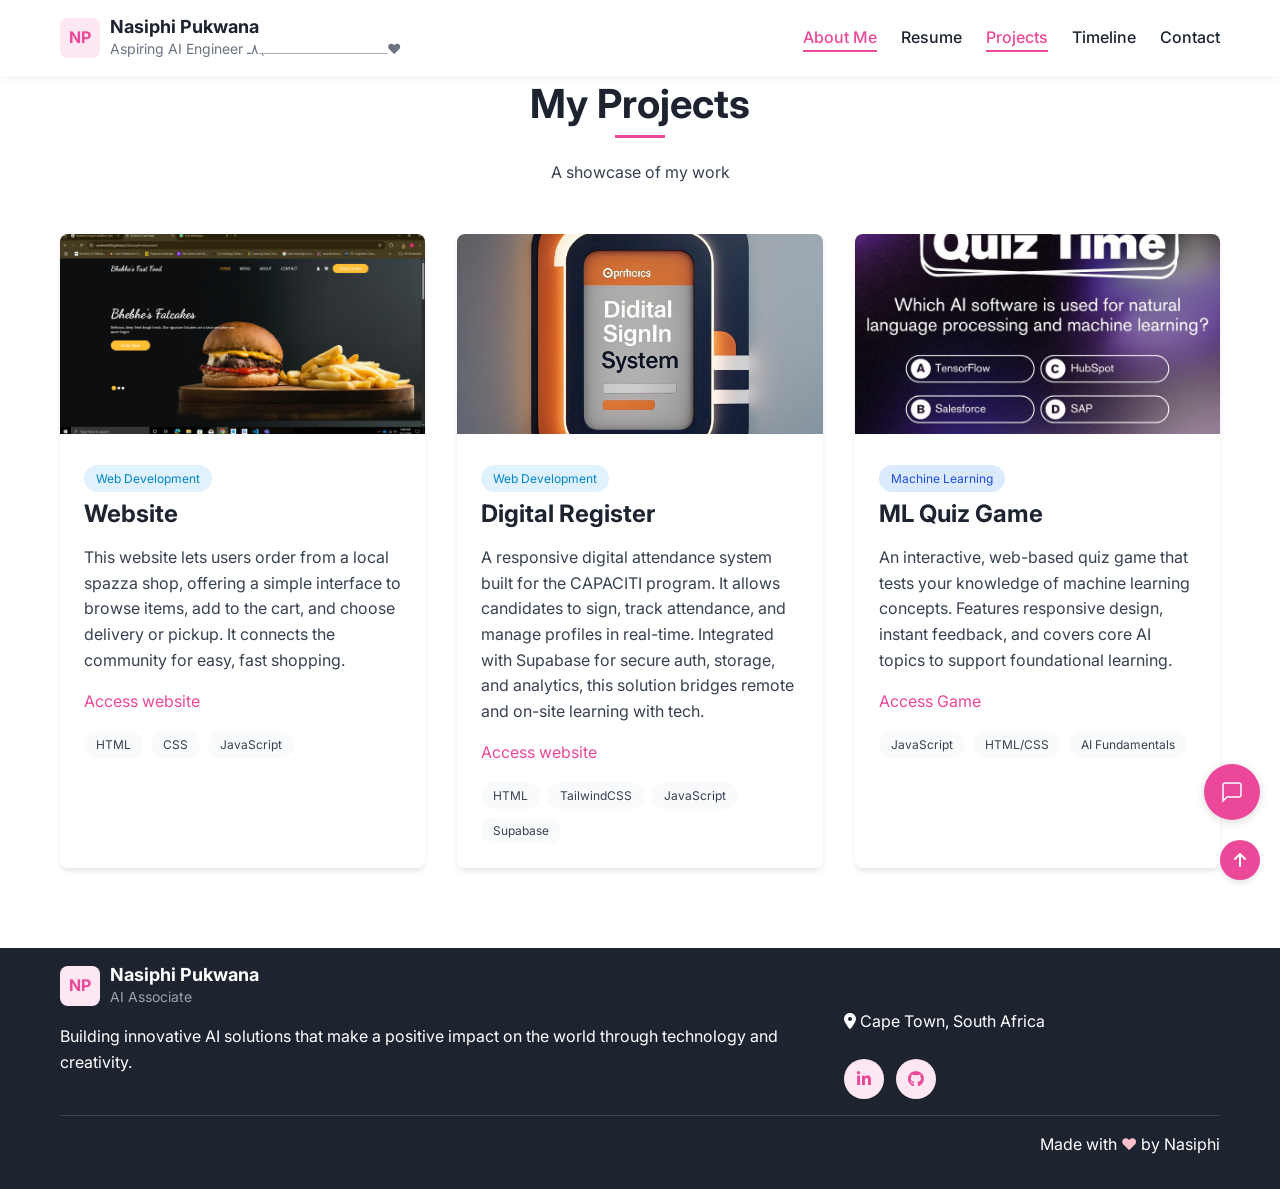
==== projects.html @ fc85f277 "Initial commit - OnlinePortfolio" ====
<!DOCTYPE html>
<html lang="en">
<head>
  <meta charset="UTF-8">
  <meta name="viewport" content="width=device-width, initial-scale=1.0">
  <title>Projects | Nasiphi Pukwana | AI Associate</title>
  <meta name="description" content="Explore Nasiphi Pukwana's AI and machine learning projects and innovative solutions">
  
  <!-- Open Graph Tags -->
  <meta property="og:title" content="Projects | Nasiphi Pukwana | AI Associate">
  <meta property="og:description" content="Explore Nasiphi Pukwana's AI and machine learning projects and innovative solutions">
  <meta property="og:image" content="https://images.unsplash.com/photo-1573497019940-1c28c88b4f3e">
  <meta property="og:url" content="https://nasiphipukwana.com/projects">
  

  <link rel="icon" href="/images/Favcon.png" type="image/png" />
  <link rel="stylesheet" href="/styles.css">
  <link rel="stylesheet" href="/chatbot.css">
  
  <!-- Font Awesome -->
  <link rel="stylesheet" href="https://cdnjs.cloudflare.com/ajax/libs/font-awesome/6.1.1/css/all.min.css">
  
  <!-- Google Fonts -->
  <link rel="preconnect" href="https://fonts.googleapis.com">
  <link rel="preconnect" href="https://fonts.gstatic.com" crossorigin>
  <link href="https://fonts.googleapis.com/css2?family=Inter:wght@300;400;500;600;700&display=swap" rel="stylesheet">
</head>
<body>
  <!-- Header -->
  <header>
    <div class="container">
      <nav class="navbar">
        <div class="logo">
          <div class="logo-icon">NP</div>
          <div class="logo-text">
            <h1>Nasiphi Pukwana</h1>
            <p>Aspiring AI Engineer  <span>ـــــــــــــــﮩ٨ـ❤️️</span></p>
          </div>
        </div>
        
        <ul class="nav-menu">
          <li><a href="index.html" class="active">About Me</a></li>
          <li><a href="resume.html">Resume</a></li>
          <li><a href="projects.html">Projects</a></li>
          <li><a href="timeline.html">Timeline</a></li>
          <li><a href="contact.html">Contact</a></li>
        </ul>
        
        <button class="mobile-menu-btn">
          <i class="fas fa-bars"></i>
        </button>
      </nav>
    </div>
  </header>

  <!-- Projects Section -->
  <section class="projects">
    <div class="container">
      <div class="text-center">
        <h1 class="section-title">My Projects</h1>
        <p>A showcase of my work</p>
      </div>
      
      <div class="projects-grid">
        
        <!-- Project 2 -->
        <div class="project-card reveal">
          <img src="/images/Screenshot (2).png" 
               alt="Computer Vision Project" 
               class="project-image">
          <div class="project-content">
            <div class="project-category" style="background-color: #E0F2FE; color: #0284C7;">
              Web Development
            </div>
            <h3>Website</h3>
            <p>
            This website lets users order from a local spazza shop, offering a 
            simple interface to browse items, add to the cart, and choose delivery 
            or pickup. It connects the community for easy, fast shopping.
            </p>
             <a href="https://sambest360.github.io/StartupDevelopment/">Access website</a>
            <div class="project-tags">
              <span class="project-tag">HTML</span>
              <span class="project-tag">CSS</span>
              <span class="project-tag">JavaScript</span>
            </div>
          </div>
        </div>

          <!-- Project 3 -->

         <div class="project-card reveal">
          <img src="/images/Register.jpeg" 
               alt="Computer Vision Project" 
               class="project-image">
          <div class="project-content">
            <div class="project-category" style="background-color: #E0F2FE; color: #0284C7;">
              Web Development
            </div>
            <h3>Digital Register</h3>
            <p>A responsive digital attendance system built for the CAPACITI program. 
              It allows candidates to sign, track attendance, and manage profiles in real-time. 
              Integrated with Supabase for secure auth, storage, and analytics,
               this solution bridges remote and on-site learning with tech.
            </p>
             <a href="https://cnrngmyt.manus.space/Login-page">Access website</a>
            <div class="project-tags">
              <span class="project-tag">HTML</span>
              <span class="project-tag">TailwindCSS</span>
              <span class="project-tag">JavaScript</span>
               <span class="project-tag">Supabase</span>
            </div>
          </div>
        </div>
        
        <!-- Project 4-->
        <div class="project-card reveal">
  <img src="/images/game.jpg" 
       alt="Machine Learning Quiz Game" 
       class="project-image">
  <div class="project-content">
    <div class="project-category" style="background-color: #DBEAFE; color: #1D4ED8;">
      Machine Learning
    </div>
    <h3>ML Quiz Game</h3>
    <p>An interactive, web-based quiz game that tests your knowledge of machine learning concepts. 
       Features responsive design, instant feedback, and covers core AI topics to support foundational learning.
    </p>
    <a href="https://machinilearningquiz.netlify.app" target="_blank">Access Game</a>
    <div class="project-tags">
      <span class="project-tag">JavaScript</span>
      <span class="project-tag">HTML/CSS</span>
      <span class="project-tag">AI Fundamentals</span>
    </div>
  </div>
</div>

      </div>
    </div>
  </section>

  <!-- Footer -->
  <footer>
    <div class="container">
      <div class="footer-container">
        <div class="footer-info">
          <div class="footer-logo">
            <div class="footer-logo-icon">NP</div>
            <div class="footer-logo-text">
              <h2>Nasiphi Pukwana</h2>
              <p>AI Associate</p>
            </div>
          </div>
          <p>Building innovative AI solutions that make a positive impact on the world through technology and creativity.</p>
        </div>
        
        <div class="footer-contact">
          <h3>Contact</h3>
          <p><i class="fas fa-map-marker-alt"></i> Cape Town, South Africa</p>
          <div class="social-icons">
            <a href="https://www.linkedin.com/in/nasiphi-pukwana-107148337/" class="social-icon"><i class="fab fa-linkedin-in"></i></a>
            <a href="https://github.com/pukwananasiphi" class="social-icon"><i class="fab fa-github"></i></a>
          </div>
        </div>
      </div>
      
      <div class="footer-bottom">
        <p>Made with <span style="color: pink;">❤️</span> by Nasiphi</p>
      </div>
    </div>
  </footer>

  <!-- Chatbot HTML -->
<!-- Chatbot Widget -->
<div class="chatbot-container" id="chatbotContainer">
  <div class="chatbot-header">
    <h3>Portfolio Assistant</h3>
    <button class="close-chatbot" aria-label="Close chatbot">&times;</button>
  </div>
  <div class="chatbot-messages" id="chatbotMessages">
    <div class="chatbot-message bot-message">
      Hi! I'm your AI assistant. Ask me anything about Nasiphi's background, skills, or experience!
    </div>
  </div>
  <div class="chatbot-input">
    <input type="text" id="chatbotInput" placeholder="Ask about Nasiphi's portfolio..." aria-label="Chat input">
    <button id="sendMessage">Send</button>
  </div>
</div>

<button class="chat-icon" id="chatIcon" aria-label="Open chatbot">
  <svg width="24" height="24" viewBox="0 0 24 24" fill="none">
    <path d="M21 15C21 15.5304 20.7893 16.0391 20.4142 16.4142C20.0391 16.7893 19.5304 17 19 17H7L3 21V5C3 4.46957 3.21071 3.96086 3.58579 3.58579C3.96086 3.21071 4.46957 3 5 3H19C19.5304 3 20.0391 3.21071 20.4142 3.58579C20.7893 3.96086 21 4.46957 21 5V15Z" stroke="currentColor" stroke-width="1.5" />
  </svg>
</button>

  <a href="/projects.html" class="back-to-top" aria-label="Back to top">
    <i class="fas fa-arrow-up"></i>
  </a>


  <script src="/scripts.js"></script>
  <script src="/chatbot.js"></script>

</body>
</html>
---- styles.css ----
/* Main Styles */
:root {
  --primary-color: #EC4899;
  --secondary-color: #4F46E5;
  --dark-color: #1d2430;
  --light-color: #f9fafb;
  --gray-color: #6b7280;
  --success-color: #10B981;
}

* {
  margin: 0;
  padding: 0;
  box-sizing: border-box;
}

body {
  font-family: 'Inter', -apple-system, BlinkMacSystemFont, 'Segoe UI', Roboto, Oxygen,
    Ubuntu, Cantarell, 'Open Sans', 'Helvetica Neue', sans-serif;
  line-height: 1.6;
  color: #374151;
  background-color: #fff;
}

a {
  text-decoration: none;
  color: var(--primary-color);
}


.skip-link {
  position: absolute;
  top: -40px;
  left: 0;
  background: #000;
  color: white;
  padding: 8px;
  z-index: 100;
  transition: top 0.3s;
}

.skip-link:focus {
  top: 0;
}
.container {
  width: 100%;
  max-width: 1200px;
  margin: 0 auto;
  padding: 0 20px;
}

.text-center {
  text-align: center;
}

/* Typography */
h1, h2, h3, h4, h5, h6 {
  font-weight: 700;
  line-height: 1.2;
  margin-bottom: 1rem;
  color: var(--dark-color);
}

h1 {
  font-size: 2.5rem;
}

h2 {
  font-size: 2rem;
}

h3 {
  font-size: 1.5rem;
}

p {
  margin-bottom: 1rem;
}

/* Header & Navigation */
header {
  background-color: #fff;
  box-shadow: 0 2px 10px rgba(0, 0, 0, 0.05);
  position: fixed;
  width: 100%;
  top: 0;
  left: 0;
  z-index: 100;
}

.navbar {
  display: flex;
  justify-content: space-between;
  align-items: center;
  padding: 1rem 0;
}

.logo {
  display: flex;
  align-items: center;
}

.logo-icon {
  width: 40px;
  height: 40px;
  background-color: #FCE7F3;
  border-radius: 8px;
  display: flex;
  align-items: center;
  justify-content: center;
  color: var(--primary-color);
  font-weight: bold;
  margin-right: 10px;
}

.logo-text h1 {
  font-size: 18px;
  margin-bottom: 0;
}

.logo-text p {
  font-size: 14px;
  color: var(--gray-color);
  margin-bottom: 0;
}

.nav-menu {
  display: flex;
  list-style: none;
}

.nav-menu li {
  margin-left: 1.5rem;
}

.nav-menu a {
  color: var(--dark-color);
  font-weight: 500;
  transition: color 0.3s;
  position: relative;
}

.nav-menu a:hover {
  color: var(--primary-color);
}

.nav-menu a::after {
  content: '';
  position: absolute;
  width: 0;
  height: 2px;
  bottom: -5px;
  left: 0;
  background-color: var(--primary-color);
  transition: width 0.3s;
}

.nav-menu a:hover::after {
  width: 100%;
}

.nav-menu a.active {
  color: var(--primary-color);
}

.nav-menu a.active::after {
  width: 100%;
}

.mobile-menu-btn {
  display: none;
  background: none;
  border: none;
  font-size: 24px;
  cursor: pointer;
  color: var(--dark-color);
}

/* Hero Section */
.hero {
  min-height: 100vh;
  display: flex;
  align-items: center;
  padding-top: 60px;
  background: linear-gradient(to bottom right, #fff, #f9fafb);
}


.hero-content {
  display: flex;
  flex-direction: row;
  align-items: center;
  justify-content: space-between;
  text-align: center;
  gap: rem;
}



.hero-image {
  border-radius: 50%;
  box-shadow: 0 20px 25px -5px rgba(0, 0, 0, 0.1);
  border: 4px solid #fff;
  width: 480px;
  height: 480px;
  object-fit: cover;
  margin-bottom: 1rem;
}
.hero-title {
  font-size: 2.5rem;
  margin-bottom: 1rem;
}

.hero-subtitle {
  font-size: 1.5rem;
  color: var(--gray-color);
  margin-bottom: 1.5rem;
}

.hero-description {
  max-width: 600px;
  margin-bottom: 2rem;
}

.btn {
  display: inline-block;
  padding: 0.75rem 1.5rem;
  border-radius: 50px;
  font-weight: 600;
  text-align: center;
  cursor: pointer;
  transition: all 0.3s;
}

.btn-primary {
  background-color: var(--primary-color);
  color: white;
  box-shadow: 0 4px 6px -1px rgba(236, 72, 153, 0.2);
}

.btn-primary:hover {
  background-color: #DB2777;
  transform: translateY(-2px);
  box-shadow: 0 6px 10px -1px rgba(236, 72, 153, 0.3);
}

.btn-outline {
  background-color: transparent;
  color: var(--primary-color);
  border: 1px solid var(--primary-color);
}

.btn-outline:hover {
  background-color: rgba(236, 72, 153, 0.05);
  transform: translateY(-2px);
}

/* About Section */
.about {
  padding: 5rem 0;
  background-color: #fff;
}

.about-content {
  display: flex;
  flex-wrap: wrap;
  align-items: center;
  gap: 2rem;
}

.about-image {
  flex: 1;
  min-width: 300px;
}

.about-text {
  flex: 1;
  min-width: 300px;
}

.section-title {
  position: relative;
  margin-bottom: 2rem;
}

.section-title::after {
  content: '';
  position: absolute;
  width: 50px;
  height: 3px;
  background-color: var(--primary-color);
  bottom: -10px;
  left: 0;
}

.text-center .section-title::after {
  left: 50%;
  transform: translateX(-50%);
}

/* Approach Section */
.approach {
  padding: 5rem 0;
  background-color: var(--light-color);
}

.approach-grid {
  display: grid;
  grid-template-columns: repeat(auto-fit, minmax(300px, 1fr));
  gap: 2rem;
  margin-top: 3rem;
}

.approach-card {
  background-color: #fff;
  border-radius: 8px;
  padding: 2rem;
  box-shadow: 0 4px 6px -1px rgba(0, 0, 0, 0.1);
  transition: transform 0.3s, box-shadow 0.3s;
}

.approach-card:hover {
  transform: translateY(-5px);
  box-shadow: 0 10px 15px -3px rgba(0, 0, 0, 0.1);
}

.approach-card-icon {
  font-size: 2rem;
  color: var(--primary-color);
  margin-bottom: 1rem;
}

/* Philosophy Section */
.philosophy {
  padding: 5rem 0;
  background-color: #fff;
}

.philosophy-content {
  display: flex;
  flex-wrap: wrap;
  gap: 2rem;
  margin-top: 3rem;
}

.philosophy-item {
  flex: 1;
  min-width: 300px;
  padding: 2rem;
  background-color: var(--light-color);
  border-radius: 8px;
  transition: transform 0.3s;
}

.philosophy-item:hover {
  transform: translateY(-5px);
}

.philosophy-icon {
  font-size: 2rem;
  color: var(--primary-color);
  margin-bottom: 1rem;
}

/* Timeline Section */
.timeline {
  padding: 5rem 0;
  background-color: #fff;
}

.timeline-container {
  position: relative;
  max-width: 800px;
  margin: 0 auto;
  padding: 2rem 0;
}

.timeline-container::after {
  content: '';
  position: absolute;
  width: 2px;
  background-color: #FCE7F3;
  top: 0;
  bottom: 0;
  left: 50%;
  margin-left: -1px;
}

.timeline-item {
  position: relative;
  margin-bottom: 3rem;
}

.timeline-content {
  position: relative;
  width: 45%;
  padding: 1.5rem;
  background-color: #fff;
  border-radius: 8px;
  box-shadow: 0 4px 6px -1px rgba(0, 0, 0, 0.1);
}

.timeline-item:nth-child(odd) .timeline-content {
  margin-left: auto;
}

.timeline-date {
  position: absolute;
  top: 10px;
  width: 120px;
  text-align: center;
  padding: 0.5rem;
  background-color: var(--primary-color);
  color: #fff;
  border-radius: 4px;
}

.timeline-item:nth-child(odd) .timeline-date {
  left: -140px;
}

.timeline-item:nth-child(even) .timeline-date {
  right: -140px;
}

.timeline-dot {
  position: absolute;
  width: 20px;
  height: 20px;
  border-radius: 50%;
  background-color: var(--primary-color);
  top: 15px;
  left: 50%;
  transform: translateX(-50%);
  z-index: 10;
}

/* Looking Forward Section */
.looking-forward {
  padding: 5rem 0;
  background-color: var(--light-color);
}

.goals-container {
  display: flex;
  flex-wrap: wrap;
  gap: 2rem;
  margin-top: 3rem;
}

.goals-card {
  flex: 1;
  min-width: 300px;
  background-color: #fff;
  border-radius: 8px;
  padding: 2rem;
  box-shadow: 0 4px 6px -1px rgba(0, 0, 0, 0.1);
}

.goals-header {
  display: flex;
  align-items: center;
  margin-bottom: 1.5rem;
}

.goals-number {
  width: 30px;
  height: 30px;
  border-radius: 50%;
  display: flex;
  align-items: center;
  justify-content: center;
  margin-right: 1rem;
  font-weight: bold;
}

.short-term .goals-number {
  background-color: #E0F2FE;
  color: #0284C7;
}

.long-term .goals-number {
  background-color: #F3E8FF;
  color: #9333EA;
}

.goals-list {
  list-style: none;
}

.goals-list li {
  display: flex;
  align-items: flex-start;
  margin-bottom: 1rem;
}

.goals-list i {
  color: var(--success-color);
  margin-right: 0.5rem;
  margin-top: 0.25rem;
}

/* Projects Section */
.projects {
  padding: 5rem 0;
  background-color: #fff;
}

.projects-grid {
  display: grid;
  grid-template-columns: repeat(auto-fill, minmax(300px, 1fr));
  gap: 2rem;
  margin-top: 3rem;
}

.project-card {
  background-color: #fff;
  border-radius: 8px;
  overflow: hidden;
  box-shadow: 0 4px 6px -1px rgba(0, 0, 0, 0.1);
  transition: transform 0.3s, box-shadow 0.3s;
}

.project-card:hover {
  transform: translateY(-5px);
  box-shadow: 0 10px 15px -3px rgba(0, 0, 0, 0.1);
}

.project-image {
  width: 100%;
  height: 200px;
  object-fit: cover;
}

.project-content {
  padding: 1.5rem;
}

.project-category {
  display: inline-block;
  padding: 0.25rem 0.75rem;
  border-radius: 50px;
  font-size: 0.75rem;
  margin-bottom: 0.5rem;
}

.project-tags {
  display: flex;
  flex-wrap: wrap;
  gap: 0.5rem;
  margin-top: 1rem;
}

.project-tag {
  padding: 0.25rem 0.75rem;
  border-radius: 50px;
  background-color: var(--light-color);
  font-size: 0.75rem;
}

/* Skills Section */
.skills {
  padding: 5rem 0;
  background-color: var(--light-color);
}

.skills-grid {
  display: grid;
  grid-template-columns: repeat(auto-fill, minmax(300px, 1fr));
  gap: 2rem;
  margin-top: 3rem;
}

.skill-card {
  background-color: #fff;
  border-radius: 8px;
  padding: 1.5rem;
  box-shadow: 0 4px 6px -1px rgba(0, 0, 0, 0.1);
}

.skill-name {
  display: flex;
  justify-content: space-between;
  margin-bottom: 0.5rem;
}

.skill-progress {
  height: 8px;
  background-color: var(--light-color);
  border-radius: 50px;
  overflow: hidden;
}

.skill-bar {
  height: 100%;
  border-radius: 50px;
}

.animated-skill {
  margin-bottom: 1.5rem;
}

/* Contact Section */
.contact {
  padding: 5rem 0;
  background-color: #fff;
}

.contact-container {
  display: flex;
  flex-wrap: wrap;
  gap: 2rem;
  margin-top: 3rem;
}

.contact-form {
  flex: 1;
  min-width: 300px;
}

.contact-info {
  flex: 1;
  min-width: 300px;
}

.form-group {
  margin-bottom: 1.5rem;
}

.form-control {
  width: 100%;
  padding: 0.75rem;
  border: 1px solid #d1d5db;
  border-radius: 8px;
  transition: border-color 0.3s;
}

.form-control:focus {
  outline: none;
  border-color: var(--primary-color);
}

textarea.form-control {
  min-height: 150px;
  resize: vertical;
}

.contact-method {
  display: flex;
  align-items: center;
  margin-bottom: 1.5rem;
}

.contact-icon {
  width: 40px;
  height: 40px;
  border-radius: 50%;
  background-color: #FCE7F3;
  display: flex;
  align-items: center;
  justify-content: center;
  color: var(--primary-color);
  margin-right: 1rem;
}

.social-icons {
  display: flex;
  gap: 0.75rem;
  margin-top: 1.5rem;
}

.social-icon {
  width: 40px;
  height: 40px;
  border-radius: 50%;
  background-color: #FCE7F3;
  display: flex;
  align-items: center;
  justify-content: center;
  color: var(--primary-color);
  transition: transform 0.3s, background-color 0.3s;
}

.social-icon:hover {
  transform: scale(1.1);
  background-color: var(--primary-color);
  color: #fff;
}

/* Footer */
footer {
  background-color: var(--dark-color);
  color: #fff;
  padding: 1rem 0;
}

.footer-container {
  display: flex;
  flex-wrap: wrap;
  justify-content: space-between;
  gap: 2rem;
}

.footer-info {
  flex: 2;
  min-width: 250px;
}

.footer-logo {
  display: flex;
  align-items: center;
  margin-bottom: 1rem;
}

.footer-logo-icon {
  width: 40px;
  height: 40px;
  background-color: #FCE7F3;
  border-radius: 8px;
  display: flex;
  align-items: center;
  justify-content: center;
  color: var(--primary-color);
  font-weight: bold;
  margin-right: 10px;
}

.footer-logo-text h2 {
  font-size: 18px;
  margin-bottom: 0;
  color: #fff;
}

.footer-logo-text p {
  font-size: 14px;
  color: #9CA3AF;
  margin-bottom: 0;
}

.footer-contact {
  flex: 1;
  min-width: 250px;
}

.footer-bottom {
  display: flex;
  flex-wrap: wrap;
  justify-content: space-between;
  align-items: center;
  margin-top: 1rem;
  padding-top: 1rem;
  border-top: 1px solid #374151;
}

.footer-copyright {
  
  color: #9CA3AF;
  font-size: 14px;
}

.footer-links a {
  color: #9CA3AF;
  margin-left: 1.5rem;
  font-size: 14px;
  transition: color 0.3s;
}

.footer-links a:hover {
  color: #fff;
}

.back-to-top {
  position: fixed;
  bottom: 20px;
  right: 20px;
  width: 40px;
  height: 40px;
  border-radius: 50%;
  background-color: var(--primary-color);
  color: #fff;
  display: flex;
  align-items: center;
  justify-content: center;
  cursor: pointer;
  box-shadow: 0 4px 6px -1px rgba(0, 0, 0, 0.1);
  transition: transform 0.3s, background-color 0.3s;
  z-index: 99;
}

.back-to-top:hover {
  transform: translateY(-5px);
  background-color: #DB2777;
}

/* Animations */
.reveal {
  opacity: 0;
  transform: translateY(50px);
  transition: opacity 0.7s, transform 0.7s;
}

.reveal.active {
  opacity: 1;
  transform: translateY(0);
}

.reveal-left {
  opacity: 0;
  transform: translateX(-50px);
  transition: opacity 0.7s, transform 0.7s;
}

.reveal-left.active {
  opacity: 1;
  transform: translateX(0);
}

.reveal-right {
  opacity: 0;
  transform: translateX(50px);
  transition: opacity 0.7s, transform 0.7s;
}

.reveal-right.active {
  opacity: 1;
  transform: translateX(0);
}

/* Responsive */
@media (max-width: 768px) {
  .container {
    padding: 0 15px;
  }

  h1 {
    font-size: 2rem;
  }

  h2 {
    font-size: 1.5rem;
  }

  .navbar {
    padding: 1rem;
  }

  .nav-menu {
    display: none;
    position: absolute;
    top: 70px;
    left: 0;
    width: 100%;
    background-color: #fff;
    box-shadow: 0 10px 15px -3px rgba(0, 0, 0, 0.1);
    flex-direction: column;
    align-items: center;
    padding: 1rem 0;
  }

  .nav-menu.active {
    display: flex;
  }

  .nav-menu li {
    margin: 0.5rem 0;
  }

  .mobile-menu-btn {
    display: block;
  }

  .hero-content {
    flex-direction: column;
    text-align: center;
    gap: 2rem;
  }

  .hero-image {
    width: 250px;
    height: 250px;
  }

  .hero-title {
    font-size: 1.75rem;
  }

  .hero-subtitle {
    font-size: 1.125rem;
  }

  .hero-description {
    max-width: none;
  }

  .about-content,
  .philosophy-content {
    flex-direction: column;
  }

  .approach-grid {
    grid-template-columns: 1fr;
  }

  .footer-container {
    flex-direction: column;
    text-align: center;
  }

  .timeline-container::after {
    left: 30px;
  }

  .timeline-content {
    width: calc(100% - 20px);
    margin-left: 50px !important;
  }

  .timeline-date {
    position: relative;
    left: 0 !important;
    right: 0 !important;
    top: 0;
    margin-bottom: 1rem;
    width: 100%;
    z-index: 2;
    padding: 0 10px;
  }

  .timeline-dot {
    left: 30px;
  }

  .projects-grid,
  .skills-grid {
    grid-template-columns: 1fr;
  }

  .contact-container {
    flex-direction: column;
  }
}

@media (max-width: 480px) {
  .container {
    padding: 0 10px;
  }

  h1 {
    font-size: 1.75rem;
  }

  h2 {
    font-size: 1.25rem;
  }

  .hero-image {
    width: 200px;
    height: 200px;
  }

  .btn {
    padding: 0.5rem 1rem;
    font-size: 0.9rem;
  }
}
---- chatbot.css ----
/* chatbot.css - Updated color scheme */
.chatbot-container {
  position: fixed;
  bottom: 20px;
  right: 20px;
  width: 300px;
  background: white;
  border-radius: 10px;
  box-shadow: 0 0 20px rgba(0,0,0,0.1);
  display: none;
  flex-direction: column;
  z-index: 1000;
  border: 1px solid #e0e0e0;
}

.chatbot-container.active {
  display: flex;
}

.chatbot-header {
  padding: 15px;
  background: #EC4899; /* Dark blue/navy from your screenshot */
  color: white;
  border-radius: 10px 10px 0 0;
  display: flex;
  justify-content: space-between;
  align-items: center;
}

.chatbot-header h3 {
  margin: 0;
  font-size: 16px;
  font-weight: 600;
}

.close-chatbot {
  background: none;
  border: none;
  color: white;
  font-size: 20px;
  cursor: pointer;
  padding: 0;
  line-height: 1;
}

.chatbot-messages {
  padding: 15px;
  height: 300px;
  overflow-y: auto;
  background: #f9f9f9;
}

.typing {
  font-style: italic;
  opacity: 0.7;
  animation: blink 1s steps(1) infinite;
}

@keyframes blink {
  50% { opacity: 0.3; }
}


.chatbot-message {
  margin-bottom: 10px;
  padding: 10px 15px;
  border-radius: 18px;
  max-width: 80%;
  font-size: 14px;
  line-height: 1.4;
}

.bot-message {
  background: #ffffff;
  border: 1px solid #e0e0e0;
  align-self: flex-start;
}

.user-message {
  background: #EC4899; /* Matching header color */
  color: white;
  align-self: flex-end;
  margin-left: auto;
}

.chatbot-input {
  display: flex;
  padding: 12px;
  border-top: 1px solid #e0e0e0;
  background: white;
}

.chatbot-input input {
  flex: 1;
  padding: 10px 15px;
  border: 1px solid #e0e0e0;
  border-radius: 20px;
  outline: none;
  font-size: 14px;
}

.chatbot-input button {
  margin-left: 10px;
  padding: 10px 15px;
  background: #EC4899; /* Matching header color */
  color: white;
  border: none;
  border-radius: 20px;
  cursor: pointer;
  font-size: 14px;
  transition: background 0.2s;
}

.chatbot-input button:hover {
  background: #EC4899; /* Slightly darker on hover */
}



/* Updated chat-icon positioning */
.chat-icon {
    position: fixed;
    bottom: 80px;        /* Changed from bottom to top */
    right: 20px;      /* Keep right alignment */
    width: 56px;
    height: 56px;
    background:#EC4899;
    color: white;
    border: none;
    border-radius: 50%;
    display: flex;
    align-items: center;
    justify-content: center;
    cursor: pointer;
    z-index: 999;
    box-shadow: 0 2px 10px rgba(0, 0, 0, 0.15);
    transition: transform 0.2s, box-shadow 0.2s;
}

/* Adjust chatbot container positioning to appear below the icon */
.chat-icon:hover {
  transform: translateY(-2px);
  box-shadow: 0 4px 12px rgba(0,0,0,0.2);
}

.chat-icon svg {
  width: 24px;
  height: 24px;
}
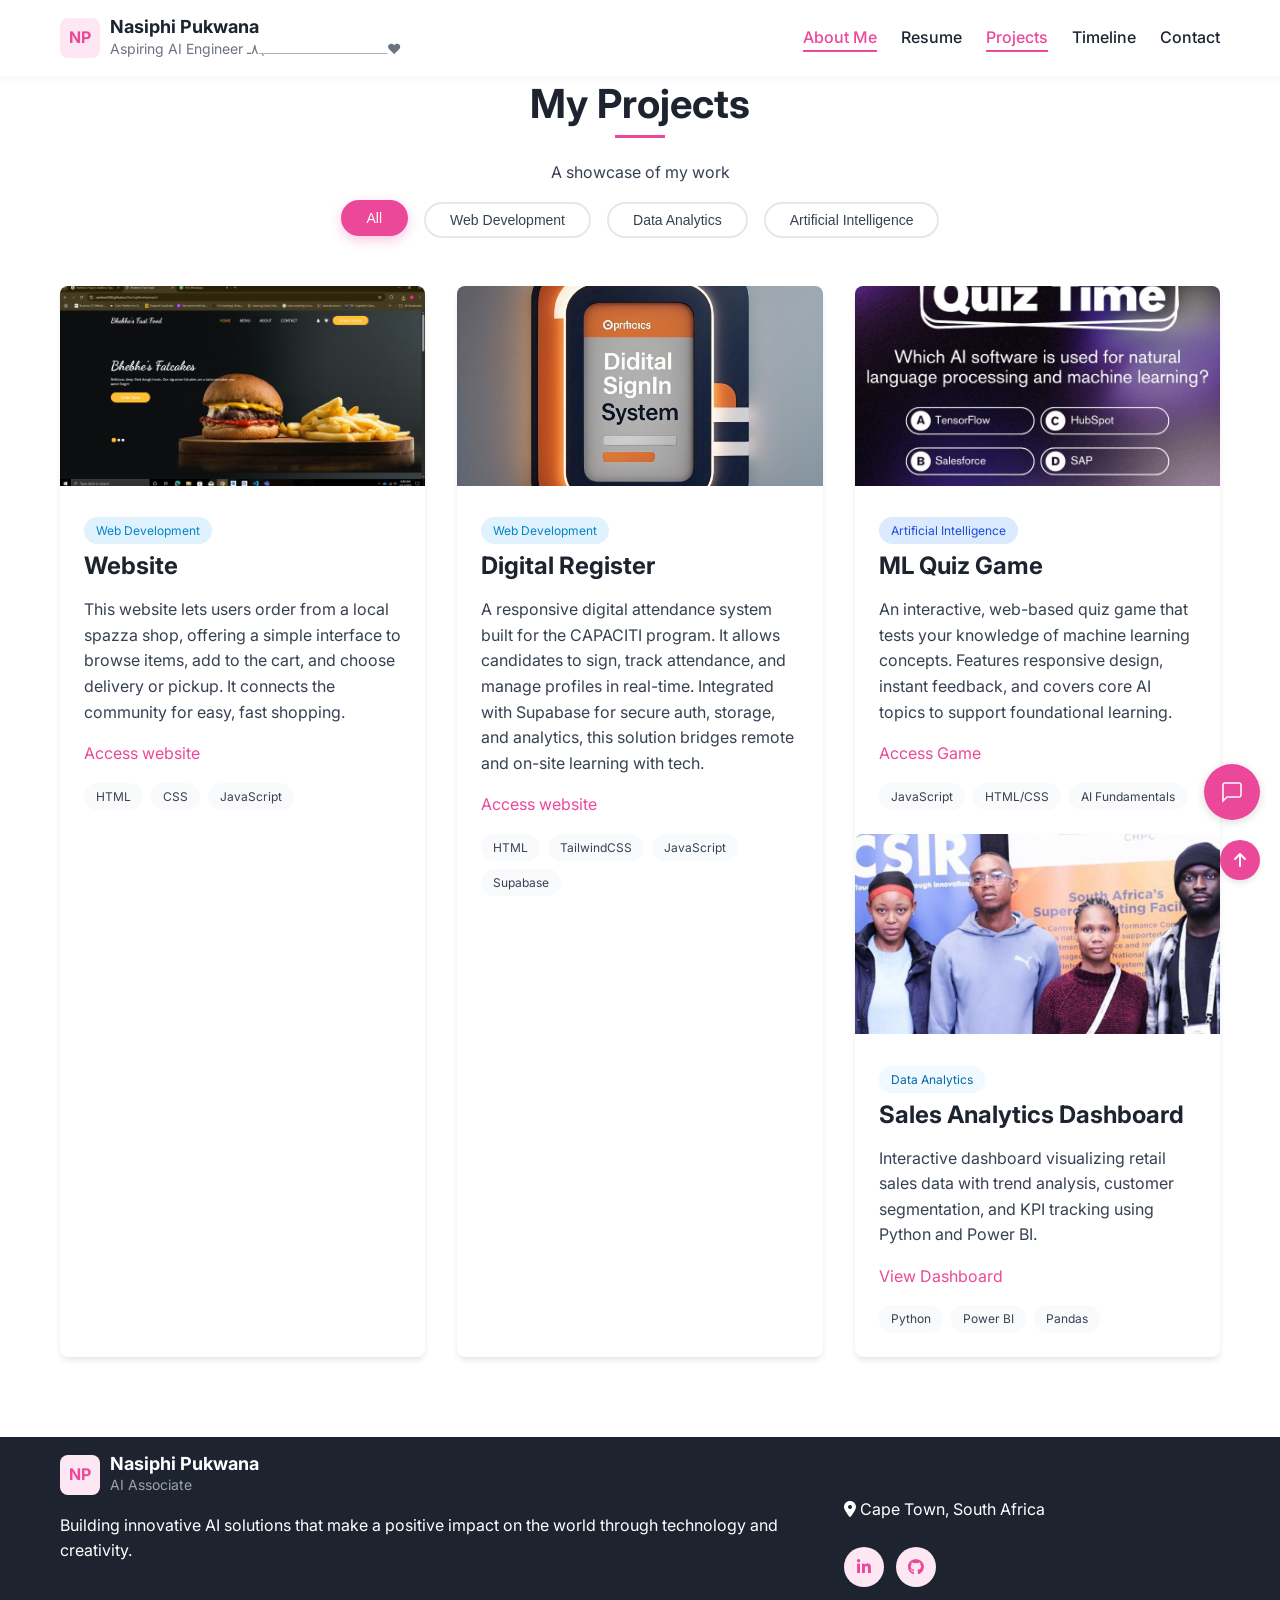
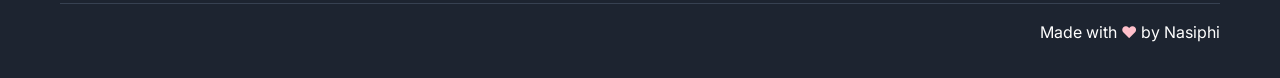
==== commit 64b614c7: "Added project categories." ====
--- a/projects.html
+++ b/projects.html
@@ -60,18 +60,28 @@
         <h1 class="section-title">My Projects</h1>
         <p>A showcase of my work</p>
       </div>
+
+      <!-- Category Filters -->
+      <div class="category-filters text-center" style="margin-bottom: 2rem;">
+        <button class="category-btn active" data-category="all">All</button>
+        <button class="category-btn" data-category="web">Web Development</button>
+        <button class="category-btn" data-category="data">Data Analytics</button>
+        <button class="category-btn" data-category="ai">Artificial Intelligence</button>
+      </div>
       
       <div class="projects-grid">
-        
-        <!-- Project 2 -->
-        <div class="project-card reveal">
+
+        
+        <!-- Project 1: Website -->
+        <div class="project-card reveal" data-category="web">
           <img src="/images/Screenshot (2).png" 
-               alt="Computer Vision Project" 
+               alt="Spazza Shop Website" 
                class="project-image">
           <div class="project-content">
             <div class="project-category" style="background-color: #E0F2FE; color: #0284C7;">
               Web Development
             </div>
+
             <h3>Website</h3>
             <p>
             This website lets users order from a local spazza shop, offering a 
@@ -89,14 +99,16 @@
 
           <!-- Project 3 -->
 
-         <div class="project-card reveal">
+        <!-- Project 2: Digital Register -->
+        <div class="project-card reveal" data-category="web">
           <img src="/images/Register.jpeg" 
-               alt="Computer Vision Project" 
+               alt="Digital Register Attendance" 
                class="project-image">
           <div class="project-content">
             <div class="project-category" style="background-color: #E0F2FE; color: #0284C7;">
               Web Development
             </div>
+
             <h3>Digital Register</h3>
             <p>A responsive digital attendance system built for the CAPACITI program. 
               It allows candidates to sign, track attendance, and manage profiles in real-time. 
@@ -113,15 +125,16 @@
           </div>
         </div>
         
-        <!-- Project 4-->
-        <div class="project-card reveal">
+        <!-- Project 3: ML Quiz Game -->
+        <div class="project-card reveal" data-category="ai">
   <img src="/images/game.jpg" 
        alt="Machine Learning Quiz Game" 
        class="project-image">
   <div class="project-content">
     <div class="project-category" style="background-color: #DBEAFE; color: #1D4ED8;">
-      Machine Learning
-    </div>
+      Artificial Intelligence
+    </div>
+
     <h3>ML Quiz Game</h3>
     <p>An interactive, web-based quiz game that tests your knowledge of machine learning concepts. 
        Features responsive design, instant feedback, and covers core AI topics to support foundational learning.
@@ -133,11 +146,32 @@
       <span class="project-tag">AI Fundamentals</span>
     </div>
   </div>
-</div>
+          <!-- Project 4: Data Analytics Dashboard (Placeholder) -->
+          <div class="project-card reveal" data-category="data">
+            <img src="/images/CHPC.jpg" 
+                 alt="Data Analytics Dashboard" 
+                 class="project-image">
+            <div class="project-content">
+              <div class="project-category" style="background-color: #F0F9FF; color: #0369A1;">
+                Data Analytics
+              </div>
+              <h3>Sales Analytics Dashboard</h3>
+              <p>Interactive dashboard visualizing retail sales data with trend analysis, customer segmentation, and KPI tracking using Python and Power BI.</p>
+              <a href="#" target="_blank">View Dashboard</a>
+              <div class="project-tags">
+                <span class="project-tag">Python</span>
+                <span class="project-tag">Power BI</span>
+                <span class="project-tag">Pandas</span>
+              </div>
+            </div>
+          </div>
+
+        </div>
 
       </div>
     </div>
   </section>
+
 
   <!-- Footer -->
   <footer>
--- a/styles.css
+++ b/styles.css
@@ -505,6 +505,42 @@
   padding: 5rem 0;
   background-color: #fff;
 }
+
+/* Category Filters */
+.category-filters {
+  display: flex;
+  justify-content: center;
+  flex-wrap: wrap;
+  gap: 1rem;
+  margin-bottom: 2rem;
+}
+
+.category-btn {
+  padding: 0.5rem 1.5rem;
+  border: 2px solid #e5e7eb;
+  background: #fff;
+  color: #374151;
+  border-radius: 50px;
+  font-weight: 500;
+  cursor: pointer;
+  transition: all 0.3s ease;
+  font-size: 0.875rem;
+}
+
+.category-btn:hover,
+.category-btn.active {
+  background-color: var(--primary-color);
+  color: white;
+  border-color: var(--primary-color);
+  transform: translateY(-2px);
+  box-shadow: 0 4px 12px rgba(236, 72, 153, 0.3);
+}
+
+/* Project Filtering */
+.project-card.filtered-out {
+  display: none;
+}
+
 
 .projects-grid {
   display: grid;
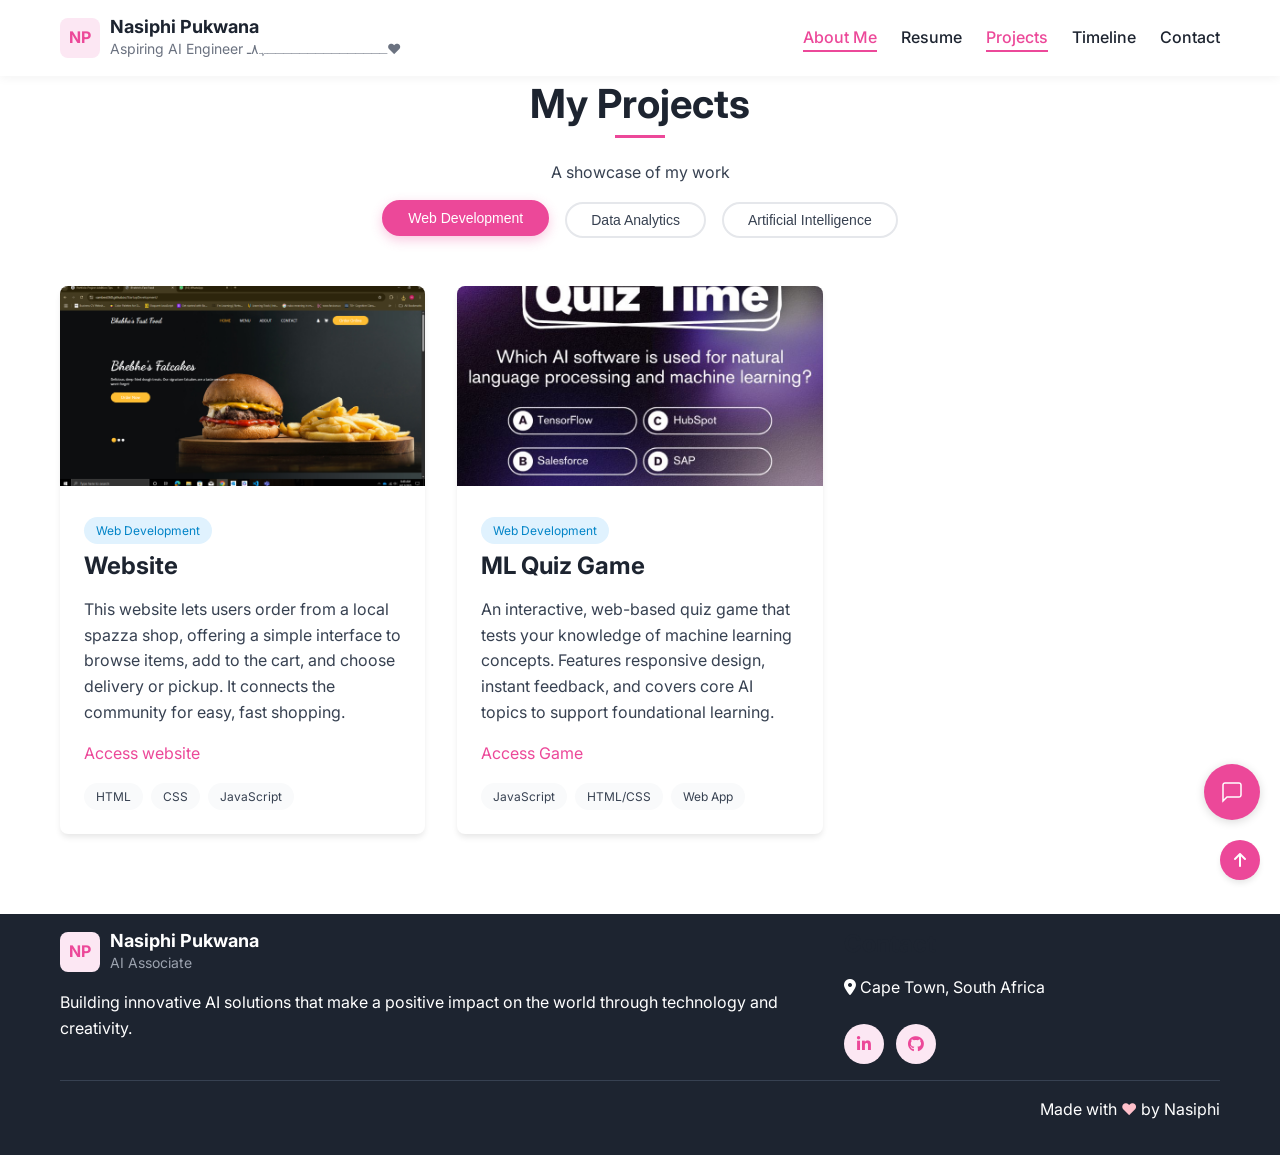
==== commit 2e75db31: "Added project categories and aligne dthe projects" ====
--- a/projects.html
+++ b/projects.html
@@ -63,8 +63,7 @@
 
       <!-- Category Filters -->
       <div class="category-filters text-center" style="margin-bottom: 2rem;">
-        <button class="category-btn active" data-category="all">All</button>
-        <button class="category-btn" data-category="web">Web Development</button>
+        <button class="category-btn active" data-category="web">Web Development</button>
         <button class="category-btn" data-category="data">Data Analytics</button>
         <button class="category-btn" data-category="ai">Artificial Intelligence</button>
       </div>
@@ -99,40 +98,33 @@
 
           <!-- Project 3 -->
 
-        <!-- Project 2: Digital Register -->
-        <div class="project-card reveal" data-category="web">
-          <img src="/images/Register.jpeg" 
-               alt="Digital Register Attendance" 
+        <!-- Project 2: Coming Soon -->
+        <div class="project-card reveal" data-category="data">
+          <img src="/images/CHPC.jpg" 
+               alt="Coming Soon - Data Analytics" 
                class="project-image">
           <div class="project-content">
-            <div class="project-category" style="background-color: #E0F2FE; color: #0284C7;">
-              Web Development
-            </div>
-
-            <h3>Digital Register</h3>
-            <p>A responsive digital attendance system built for the CAPACITI program. 
-              It allows candidates to sign, track attendance, and manage profiles in real-time. 
-              Integrated with Supabase for secure auth, storage, and analytics,
-               this solution bridges remote and on-site learning with tech.
-            </p>
-             <a href="https://cnrngmyt.manus.space/Login-page">Access website</a>
+            <div class="project-category" style="background-color: #F0F9FF; color: #0369A1;">
+              Data Analytics
+            </div>
+
+            <h3>Project Coming Soon</h3>
+            <p>Exciting Data Analytics project in development...</p>
+            <a href="#">Coming Soon</a>
             <div class="project-tags">
-              <span class="project-tag">HTML</span>
-              <span class="project-tag">TailwindCSS</span>
-              <span class="project-tag">JavaScript</span>
-               <span class="project-tag">Supabase</span>
+              <span class="project-tag">Coming Soon</span>
             </div>
           </div>
         </div>
         
         <!-- Project 3: ML Quiz Game -->
-        <div class="project-card reveal" data-category="ai">
+        <div class="project-card reveal" data-category="web">
   <img src="/images/game.jpg" 
        alt="Machine Learning Quiz Game" 
        class="project-image">
   <div class="project-content">
-    <div class="project-category" style="background-color: #DBEAFE; color: #1D4ED8;">
-      Artificial Intelligence
+    <div class="project-category" style="background-color: #E0F2FE; color: #0284C7;">
+      Web Development
     </div>
 
     <h3>ML Quiz Game</h3>
@@ -143,25 +135,41 @@
     <div class="project-tags">
       <span class="project-tag">JavaScript</span>
       <span class="project-tag">HTML/CSS</span>
-      <span class="project-tag">AI Fundamentals</span>
-    </div>
-  </div>
-          <!-- Project 4: Data Analytics Dashboard (Placeholder) -->
-          <div class="project-card reveal" data-category="data">
-            <img src="/images/CHPC.jpg" 
-                 alt="Data Analytics Dashboard" 
+      <span class="project-tag">Web App</span>
+    </div>
+  </div>
+          <!-- Project 4: AI Coming Soon -->
+          <div class="project-card reveal" data-category="ai">
+            <img src="/images/game.jpg" 
+                 alt="Coming Soon - Artificial Intelligence" 
                  class="project-image">
             <div class="project-content">
-              <div class="project-category" style="background-color: #F0F9FF; color: #0369A1;">
-                Data Analytics
-              </div>
-              <h3>Sales Analytics Dashboard</h3>
-              <p>Interactive dashboard visualizing retail sales data with trend analysis, customer segmentation, and KPI tracking using Python and Power BI.</p>
-              <a href="#" target="_blank">View Dashboard</a>
+              <div class="project-category" style="background-color: #DBEAFE; color: #1D4ED8;">
+                Artificial Intelligence
+              </div>
+              <h3>Project Coming Soon</h3>
+              <p>Exciting AI project in development...</p>
+              <a href="#">Coming Soon</a>
               <div class="project-tags">
-                <span class="project-tag">Python</span>
-                <span class="project-tag">Power BI</span>
-                <span class="project-tag">Pandas</span>
+                <span class="project-tag">Coming Soon</span>
+              </div>
+            </div>
+          </div>
+
+          <!-- Duplicate Project 5: AI Coming Soon -->
+          <div class="project-card reveal" data-category="ai">
+            <img src="/images/game.jpg" 
+                 alt="Coming Soon - Artificial Intelligence" 
+                 class="project-image">
+            <div class="project-content">
+              <div class="project-category" style="background-color: #DBEAFE; color: #1D4ED8;">
+                Artificial Intelligence
+              </div>
+              <h3>Project Coming Soon</h3>
+              <p>Exciting AI project in development...</p>
+              <a href="#">Coming Soon</a>
+              <div class="project-tags">
+                <span class="project-tag">Coming Soon</span>
               </div>
             </div>
           </div>
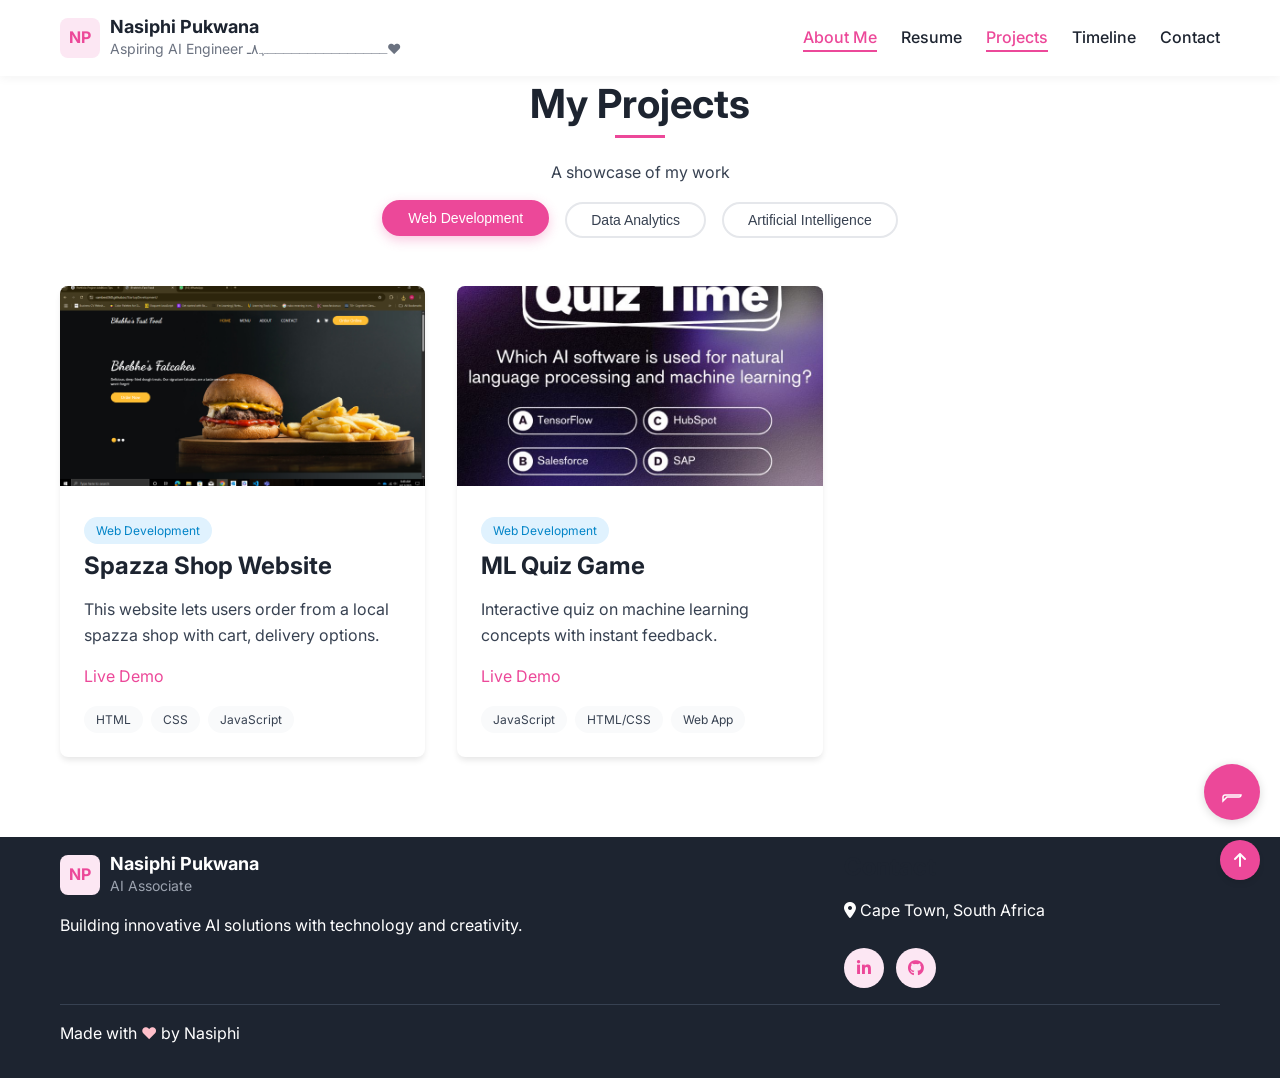
==== commit c45b8449: "Added place holers for other project categories" ====
--- a/projects.html
+++ b/projects.html
@@ -12,7 +12,6 @@
   <meta property="og:image" content="https://images.unsplash.com/photo-1573497019940-1c28c88b4f3e">
   <meta property="og:url" content="https://nasiphipukwana.com/projects">
   
-
   <link rel="icon" href="/images/Favcon.png" type="image/png" />
   <link rel="stylesheet" href="/styles.css">
   <link rel="stylesheet" href="/chatbot.css">
@@ -69,25 +68,16 @@
       </div>
       
       <div class="projects-grid">
-
-        
-        <!-- Project 1: Website -->
+        <!-- Web Projects -->
         <div class="project-card reveal" data-category="web">
-          <img src="/images/Screenshot (2).png" 
-               alt="Spazza Shop Website" 
-               class="project-image">
+          <img src="/images/Screenshot (2).png" alt="Spazza Shop Website" class="project-image">
           <div class="project-content">
             <div class="project-category" style="background-color: #E0F2FE; color: #0284C7;">
               Web Development
             </div>
-
-            <h3>Website</h3>
-            <p>
-            This website lets users order from a local spazza shop, offering a 
-            simple interface to browse items, add to the cart, and choose delivery 
-            or pickup. It connects the community for easy, fast shopping.
-            </p>
-             <a href="https://sambest360.github.io/StartupDevelopment/">Access website</a>
+            <h3>Spazza Shop Website</h3>
+            <p>This website lets users order from a local spazza shop with cart, delivery options.</p>
+            <a href="https://sambest360.github.io/StartupDevelopment/" target="_blank">Live Demo</a>
             <div class="project-tags">
               <span class="project-tag">HTML</span>
               <span class="project-tag">CSS</span>
@@ -96,90 +86,57 @@
           </div>
         </div>
 
-          <!-- Project 3 -->
+        <div class="project-card reveal" data-category="web">
+          <img src="/images/game.jpg" alt="ML Quiz Game" class="project-image">
+          <div class="project-content">
+            <div class="project-category" style="background-color: #E0F2FE; color: #0284C7;">
+              Web Development
+            </div>
+            <h3>ML Quiz Game</h3>
+            <p>Interactive quiz on machine learning concepts with instant feedback.</p>
+            <a href="https://machinilearningquiz.netlify.app" target="_blank">Live Demo</a>
+            <div class="project-tags">
+              <span class="project-tag">JavaScript</span>
+              <span class="project-tag">HTML/CSS</span>
+              <span class="project-tag">Web App</span>
+            </div>
+          </div>
+        </div>
 
-        <!-- Project 2: Coming Soon -->
+        <!-- Data Analytics Placeholder -->
         <div class="project-card reveal" data-category="data">
-          <img src="/images/CHPC.jpg" 
-               alt="Coming Soon - Data Analytics" 
-               class="project-image">
+          <img src="/images/CHPC.jpg" alt="Coming Soon - Data Analytics" class="project-image">
           <div class="project-content">
             <div class="project-category" style="background-color: #F0F9FF; color: #0369A1;">
               Data Analytics
             </div>
-
             <h3>Project Coming Soon</h3>
-            <p>Exciting Data Analytics project in development...</p>
+            <p>A project is coming soon, still in development.</p>
             <a href="#">Coming Soon</a>
             <div class="project-tags">
               <span class="project-tag">Coming Soon</span>
             </div>
           </div>
         </div>
-        
-        <!-- Project 3: ML Quiz Game -->
-        <div class="project-card reveal" data-category="web">
-  <img src="/images/game.jpg" 
-       alt="Machine Learning Quiz Game" 
-       class="project-image">
-  <div class="project-content">
-    <div class="project-category" style="background-color: #E0F2FE; color: #0284C7;">
-      Web Development
-    </div>
 
-    <h3>ML Quiz Game</h3>
-    <p>An interactive, web-based quiz game that tests your knowledge of machine learning concepts. 
-       Features responsive design, instant feedback, and covers core AI topics to support foundational learning.
-    </p>
-    <a href="https://machinilearningquiz.netlify.app" target="_blank">Access Game</a>
-    <div class="project-tags">
-      <span class="project-tag">JavaScript</span>
-      <span class="project-tag">HTML/CSS</span>
-      <span class="project-tag">Web App</span>
-    </div>
-  </div>
-          <!-- Project 4: AI Coming Soon -->
-          <div class="project-card reveal" data-category="ai">
-            <img src="/images/game.jpg" 
-                 alt="Coming Soon - Artificial Intelligence" 
-                 class="project-image">
-            <div class="project-content">
-              <div class="project-category" style="background-color: #DBEAFE; color: #1D4ED8;">
-                Artificial Intelligence
-              </div>
-              <h3>Project Coming Soon</h3>
-              <p>Exciting AI project in development...</p>
-              <a href="#">Coming Soon</a>
-              <div class="project-tags">
-                <span class="project-tag">Coming Soon</span>
-              </div>
+        <!-- AI Placeholder -->
+        <div class="project-card reveal" data-category="ai">
+          <img src="/images/game.jpg" alt="Coming Soon - Artificial Intelligence" class="project-image">
+          <div class="project-content">
+            <div class="project-category" style="background-color: #DBEAFE; color: #1D4ED8;">
+              Artificial Intelligence
+            </div>
+            <h3>Project Coming Soon</h3>
+            <p>A project is coming soon, still in development.</p>
+            <a href="#">Coming Soon</a>
+            <div class="project-tags">
+              <span class="project-tag">Coming Soon</span>
             </div>
           </div>
-
-          <!-- Duplicate Project 5: AI Coming Soon -->
-          <div class="project-card reveal" data-category="ai">
-            <img src="/images/game.jpg" 
-                 alt="Coming Soon - Artificial Intelligence" 
-                 class="project-image">
-            <div class="project-content">
-              <div class="project-category" style="background-color: #DBEAFE; color: #1D4ED8;">
-                Artificial Intelligence
-              </div>
-              <h3>Project Coming Soon</h3>
-              <p>Exciting AI project in development...</p>
-              <a href="#">Coming Soon</a>
-              <div class="project-tags">
-                <span class="project-tag">Coming Soon</span>
-              </div>
-            </div>
-          </div>
-
         </div>
-
       </div>
     </div>
   </section>
-
 
   <!-- Footer -->
   <footer>
@@ -193,9 +150,8 @@
               <p>AI Associate</p>
             </div>
           </div>
-          <p>Building innovative AI solutions that make a positive impact on the world through technology and creativity.</p>
+          <p>Building innovative AI solutions with technology and creativity.</p>
         </div>
-        
         <div class="footer-contact">
           <h3>Contact</h3>
           <p><i class="fas fa-map-marker-alt"></i> Cape Town, South Africa</p>
@@ -205,44 +161,39 @@
           </div>
         </div>
       </div>
-      
       <div class="footer-bottom">
-        <p>Made with <span style="color: pink;">❤️</span> by Nasiphi</p>
+        <p>Made with <span style="color: pink;">❤️</span> by Nasiphi</p>
       </div>
     </div>
   </footer>
 
-  <!-- Chatbot HTML -->
-<!-- Chatbot Widget -->
-<div class="chatbot-container" id="chatbotContainer">
-  <div class="chatbot-header">
-    <h3>Portfolio Assistant</h3>
-    <button class="close-chatbot" aria-label="Close chatbot">&times;</button>
-  </div>
-  <div class="chatbot-messages" id="chatbotMessages">
-    <div class="chatbot-message bot-message">
-      Hi! I'm your AI assistant. Ask me anything about Nasiphi's background, skills, or experience!
+  <!-- Chatbot -->
+  <div class="chatbot-container" id="chatbotContainer">
+    <div class="chatbot-header">
+      <h3>Portfolio Assistant</h3>
+      <button class="close-chatbot" aria-label="Close">&times;</button>
+    </div>
+    <div class="chatbot-messages" id="chatbotMessages">
+      <div class="chatbot-message bot-message">
+        Hi! Ask me about Nasiphi's portfolio!
+      </div>
+    </div>
+    <div class="chatbot-input">
+      <input type="text" id="chatbotInput" placeholder="Ask about projects..." aria-label="Chat">
+      <button id="sendMessage">Send</button>
     </div>
   </div>
-  <div class="chatbot-input">
-    <input type="text" id="chatbotInput" placeholder="Ask about Nasiphi's portfolio..." aria-label="Chat input">
-    <button id="sendMessage">Send</button>
-  </div>
-</div>
+  <button class="chat-icon" id="chatIcon" aria-label="Open chat">
+    <svg width="24" height="24" viewBox="0 0 24 24" fill="none">
+      <path d="M21 15c0 .53-.21 1.04-.59 1.41-.37.38-.88.59-1.41.59H7l-4 4v-4c0-.53.21-1.04.59-1.41.37-.38.88-.59 1.41-.59h14Z" stroke="currentColor" stroke-width="1.5"/>
+    </svg>
+  </button>
 
-<button class="chat-icon" id="chatIcon" aria-label="Open chatbot">
-  <svg width="24" height="24" viewBox="0 0 24 24" fill="none">
-    <path d="M21 15C21 15.5304 20.7893 16.0391 20.4142 16.4142C20.0391 16.7893 19.5304 17 19 17H7L3 21V5C3 4.46957 3.21071 3.96086 3.58579 3.58579C3.96086 3.21071 4.46957 3 5 3H19C19.5304 3 20.0391 3.21071 20.4142 3.58579C20.7893 3.96086 21 4.46957 21 5V15Z" stroke="currentColor" stroke-width="1.5" />
-  </svg>
-</button>
-
-  <a href="/projects.html" class="back-to-top" aria-label="Back to top">
+  <a href="#top" class="back-to-top" aria-label="Back to top">
     <i class="fas fa-arrow-up"></i>
   </a>
 
-
   <script src="/scripts.js"></script>
   <script src="/chatbot.js"></script>
-
 </body>
-</html>+</html>
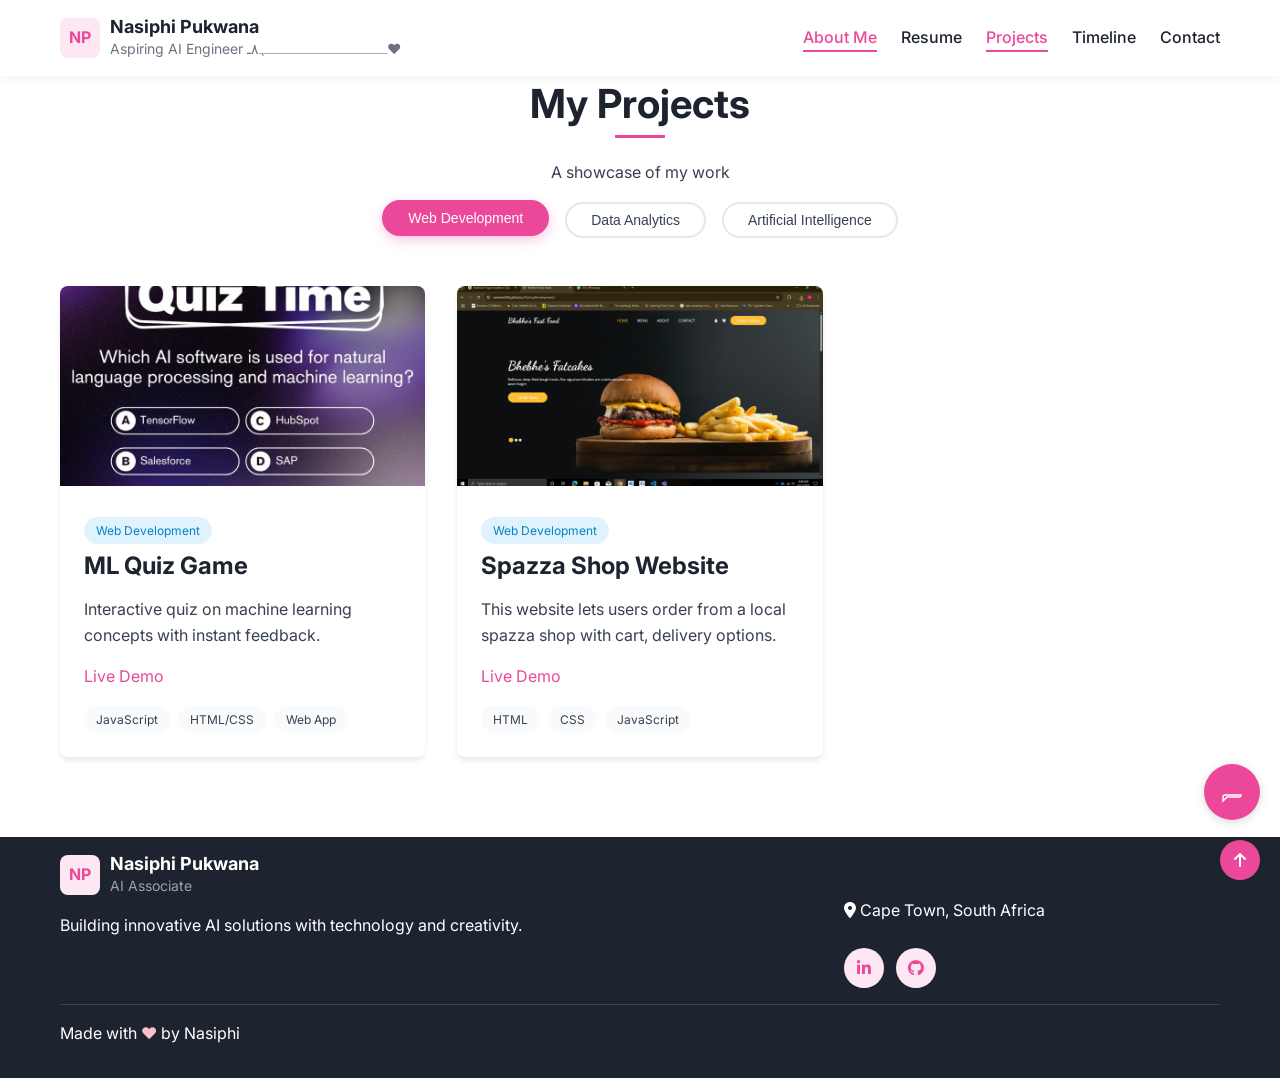
==== commit 3084e093: "Re arranged the projects under Web Dev category" ====
--- a/projects.html
+++ b/projects.html
@@ -70,6 +70,23 @@
       <div class="projects-grid">
         <!-- Web Projects -->
         <div class="project-card reveal" data-category="web">
+          <img src="/images/game.jpg" alt="ML Quiz Game" class="project-image">
+          <div class="project-content">
+            <div class="project-category" style="background-color: #E0F2FE; color: #0284C7;">
+              Web Development
+            </div>
+            <h3>ML Quiz Game</h3>
+            <p>Interactive quiz on machine learning concepts with instant feedback.</p>
+            <a href="https://machinilearningquiz.netlify.app" target="_blank">Live Demo</a>
+            <div class="project-tags">
+              <span class="project-tag">JavaScript</span>
+              <span class="project-tag">HTML/CSS</span>
+              <span class="project-tag">Web App</span>
+            </div>
+          </div>
+        </div>
+
+        <div class="project-card reveal" data-category="web">
           <img src="/images/Screenshot (2).png" alt="Spazza Shop Website" class="project-image">
           <div class="project-content">
             <div class="project-category" style="background-color: #E0F2FE; color: #0284C7;">
@@ -86,26 +103,9 @@
           </div>
         </div>
 
-        <div class="project-card reveal" data-category="web">
-          <img src="/images/game.jpg" alt="ML Quiz Game" class="project-image">
-          <div class="project-content">
-            <div class="project-category" style="background-color: #E0F2FE; color: #0284C7;">
-              Web Development
-            </div>
-            <h3>ML Quiz Game</h3>
-            <p>Interactive quiz on machine learning concepts with instant feedback.</p>
-            <a href="https://machinilearningquiz.netlify.app" target="_blank">Live Demo</a>
-            <div class="project-tags">
-              <span class="project-tag">JavaScript</span>
-              <span class="project-tag">HTML/CSS</span>
-              <span class="project-tag">Web App</span>
-            </div>
-          </div>
-        </div>
-
         <!-- Data Analytics Placeholder -->
         <div class="project-card reveal" data-category="data">
-          <img src="/images/CHPC.jpg" alt="Coming Soon - Data Analytics" class="project-image">
+          <img src="/images/Data.jfif" alt="Coming Soon - Data Analytics" class="project-image">
           <div class="project-content">
             <div class="project-category" style="background-color: #F0F9FF; color: #0369A1;">
               Data Analytics
@@ -121,7 +121,7 @@
 
         <!-- AI Placeholder -->
         <div class="project-card reveal" data-category="ai">
-          <img src="/images/game.jpg" alt="Coming Soon - Artificial Intelligence" class="project-image">
+          <img src="/images/OIP.jfif" alt="Coming Soon - Artificial Intelligence" class="project-image">
           <div class="project-content">
             <div class="project-category" style="background-color: #DBEAFE; color: #1D4ED8;">
               Artificial Intelligence
